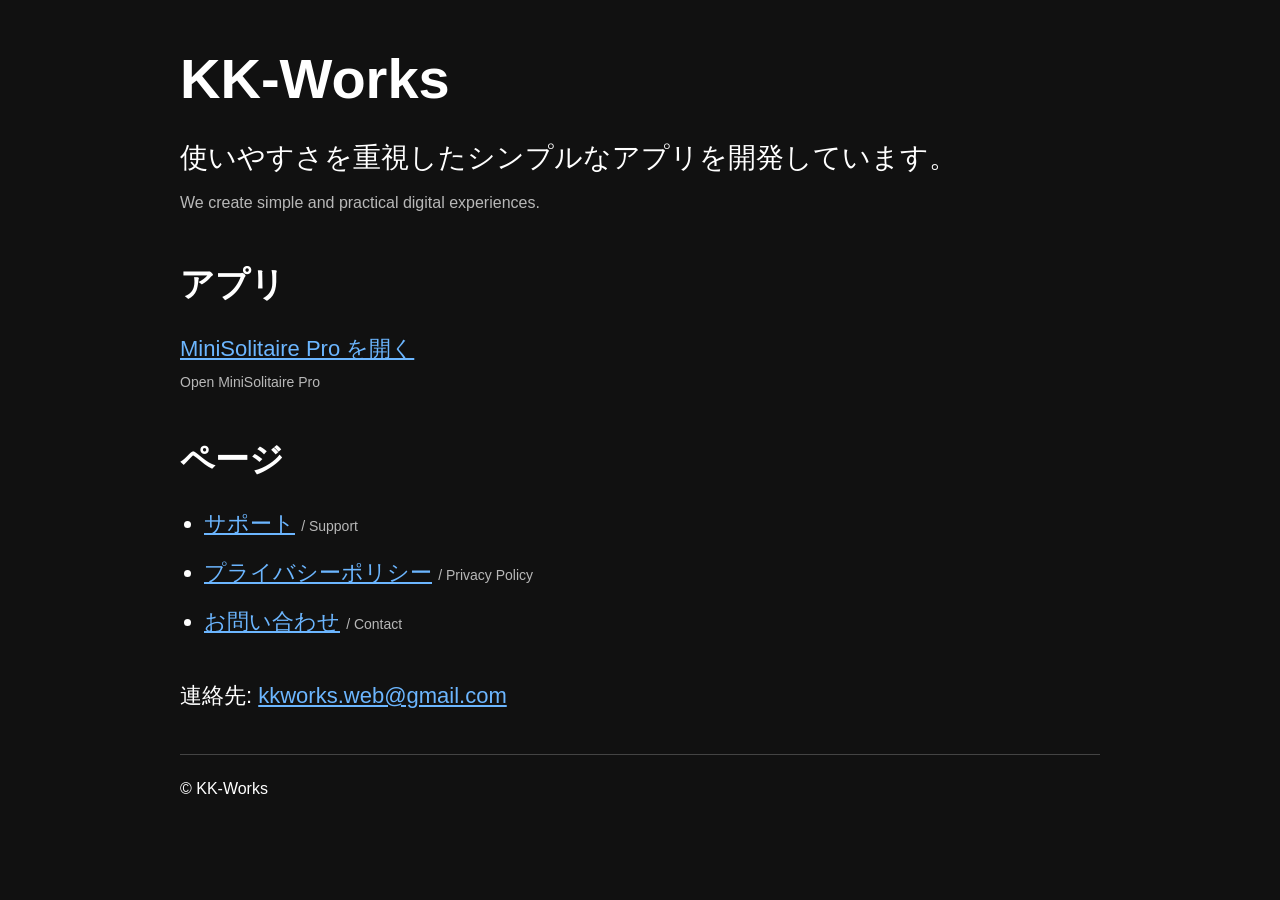
==== index.html @ 33dc5729 "Update index.html" ====
<!DOCTYPE html>
<html lang="ja">
<head>
  <meta charset="UTF-8" />
  <meta name="viewport" content="width=device-width, initial-scale=1.0" />
  <title>KK-Works</title>
  <meta name="description" content="KK-Works 公式サイト" />
</head>
<body style="margin:0;background:#111;color:#fff;font-family:-apple-system,BlinkMacSystemFont,'Segoe UI',sans-serif;line-height:1.7;">

  <div style="max-width:920px;margin:0 auto;padding:48px 24px;">
    <h1 style="margin:0 0 24px;font-size:56px;line-height:1.1;">KK-Works</h1>

    <p style="font-size:28px;margin:0 0 8px;">
      使いやすさを重視したシンプルなアプリを開発しています。
    </p>
    <p style="font-size:16px;color:#b8b8b8;margin:0 0 40px;">
      We create simple and practical digital experiences.
    </p>

    <h2 style="font-size:34px;margin:0 0 16px;">アプリ</h2>
    <p style="margin:0 0 36px;">
      <a href="/play" style="color:#6cb6ff;font-size:22px;">MiniSolitaire Pro を開く</a><br>
      <span style="color:#b8b8b8;font-size:14px;">Open MiniSolitaire Pro</span>
    </p>

    <h2 style="font-size:34px;margin:0 0 16px;">ページ</h2>
    <ul style="margin:0 0 36px 24px;padding:0;font-size:22px;">
      <li style="margin-bottom:12px;">
        <a href="/support" style="color:#6cb6ff;">サポート</a>
        <span style="color:#b8b8b8;font-size:14px;"> / Support</span>
      </li>
      <li style="margin-bottom:12px;">
        <a href="/privacy" style="color:#6cb6ff;">プライバシーポリシー</a>
        <span style="color:#b8b8b8;font-size:14px;"> / Privacy Policy</span>
      </li>
      <li>
        <a href="/contact" style="color:#6cb6ff;">お問い合わせ</a>
        <span style="color:#b8b8b8;font-size:14px;"> / Contact</span>
      </li>
    </ul>

    <p style="font-size:22px;margin:0 0 40px;">
      連絡先:
      <a href="mailto:kkworks.web@gmail.com" style="color:#6cb6ff;">kkworks.web@gmail.com</a>
    </p>

    <hr style="border:none;border-top:1px solid #444;margin:40px 0 20px;">
    <p style="margin:0;font-size:16px;">© KK-Works</p>
  </div>

</body>
</html>
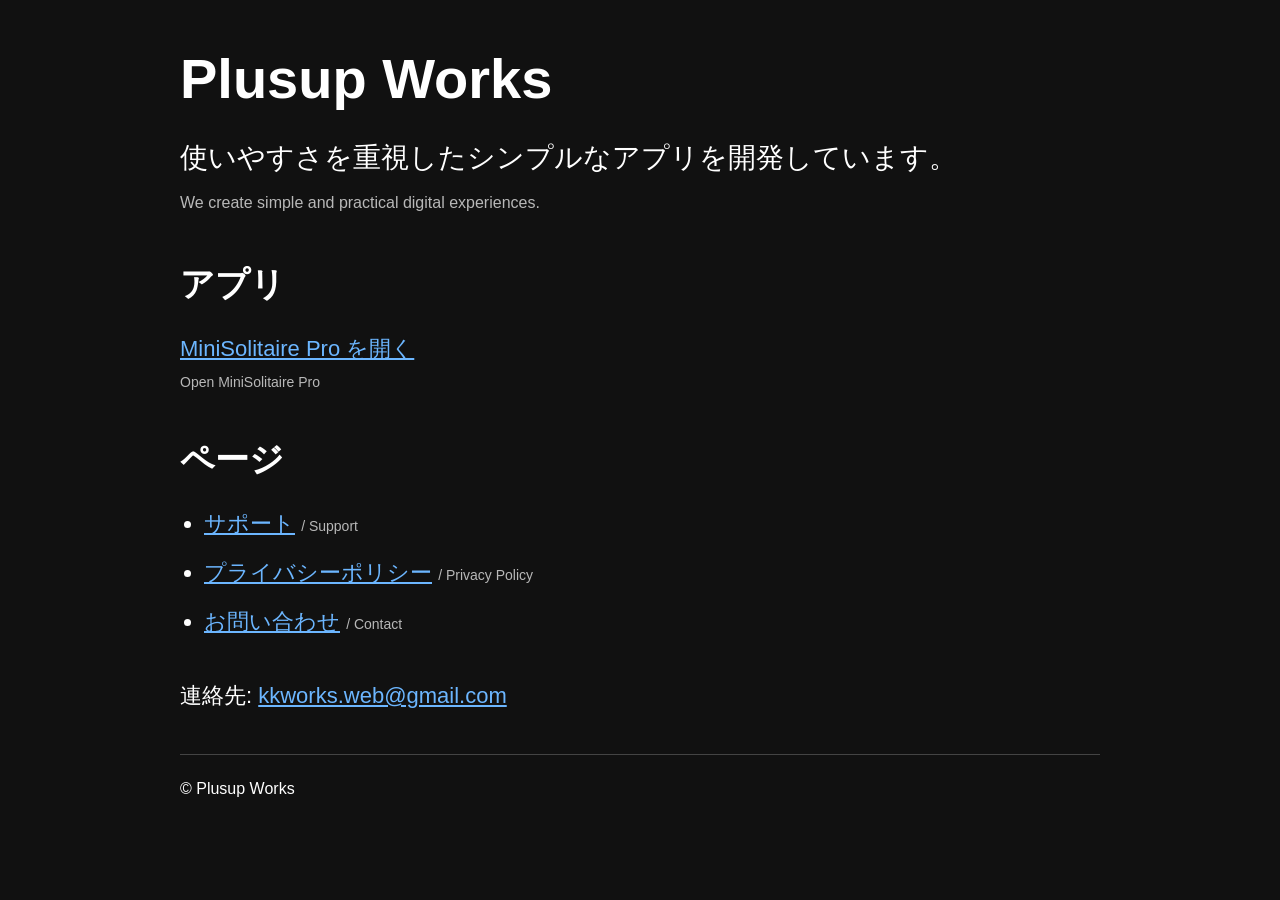
==== commit 4e91f925: "Rename brand display name from KK-Works to Plusup Works - Update the site title, heading, meta descr" ====
--- a/index.html
+++ b/index.html
@@ -3,13 +3,13 @@
 <head>
   <meta charset="UTF-8" />
   <meta name="viewport" content="width=device-width, initial-scale=1.0" />
-  <title>KK-Works</title>
-  <meta name="description" content="KK-Works 公式サイト" />
+  <title>Plusup Works</title>
+  <meta name="description" content="Plusup Works 公式サイト" />
 </head>
 <body style="margin:0;background:#111;color:#fff;font-family:-apple-system,BlinkMacSystemFont,'Segoe UI',sans-serif;line-height:1.7;">
 
   <div style="max-width:920px;margin:0 auto;padding:48px 24px;">
-    <h1 style="margin:0 0 24px;font-size:56px;line-height:1.1;">KK-Works</h1>
+    <h1 style="margin:0 0 24px;font-size:56px;line-height:1.1;">Plusup Works</h1>
 
     <p style="font-size:28px;margin:0 0 8px;">
       使いやすさを重視したシンプルなアプリを開発しています。
@@ -46,7 +46,7 @@
     </p>
 
     <hr style="border:none;border-top:1px solid #444;margin:40px 0 20px;">
-    <p style="margin:0;font-size:16px;">© KK-Works</p>
+    <p style="margin:0;font-size:16px;">© Plusup Works</p>
   </div>
 
 </body>
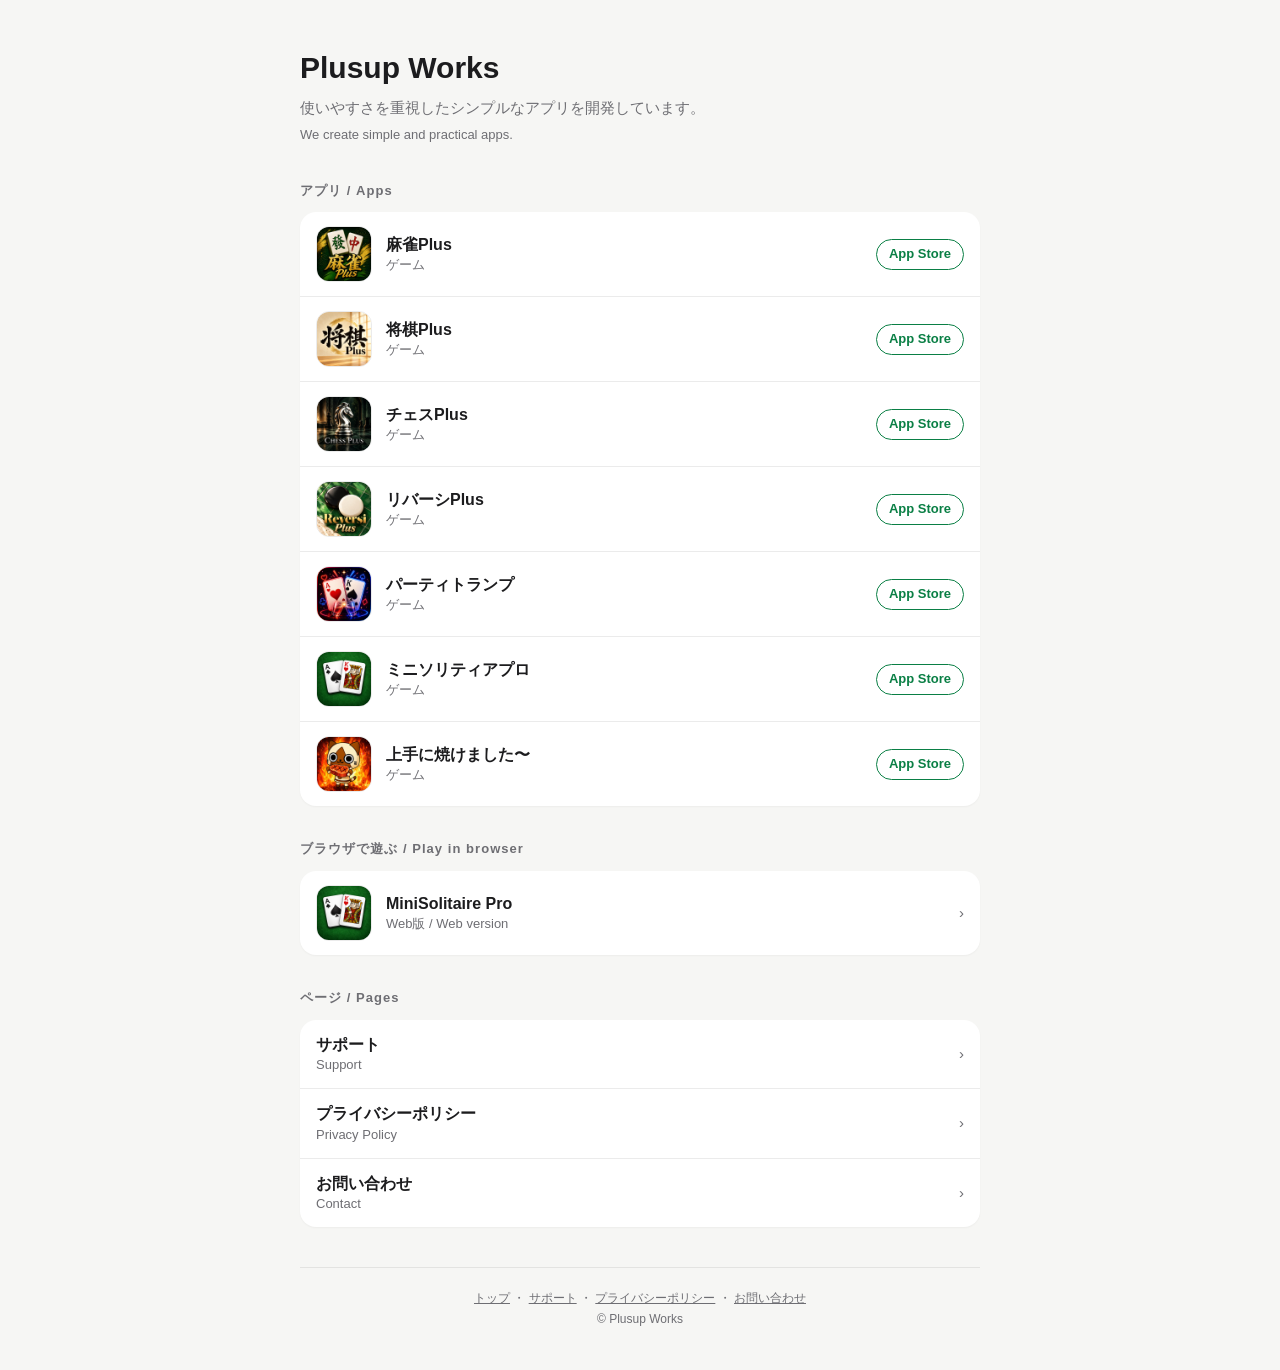
==== commit 46af2f9a: "Refresh site design and list all apps - Shared stylesheet (light/dark) with a Japanese-first font st" ====
--- a/index.html
+++ b/index.html
@@ -1,53 +1,76 @@
 <!DOCTYPE html>
 <html lang="ja">
 <head>
-  <meta charset="UTF-8" />
-  <meta name="viewport" content="width=device-width, initial-scale=1.0" />
+  <meta charset="UTF-8">
+  <meta name="viewport" content="width=device-width, initial-scale=1">
   <title>Plusup Works</title>
-  <meta name="description" content="Plusup Works 公式サイト" />
+  <meta name="description" content="Plusup Works は、使いやすさを重視したシンプルなアプリを個人で開発しています。">
+  <link rel="stylesheet" href="/assets/site.css">
 </head>
-<body style="margin:0;background:#111;color:#fff;font-family:-apple-system,BlinkMacSystemFont,'Segoe UI',sans-serif;line-height:1.7;">
+<body>
+<main>
+  <h1>Plusup Works</h1>
+  <p class="lead">使いやすさを重視したシンプルなアプリを開発しています。<br><span class="en">We create simple and practical apps.</span></p>
 
-  <div style="max-width:920px;margin:0 auto;padding:48px 24px;">
-    <h1 style="margin:0 0 24px;font-size:56px;line-height:1.1;">Plusup Works</h1>
+  <p class="label">アプリ / Apps</p>
+  <ul class="list">
+      <li><a class="row" href="https://apps.apple.com/jp/app/id6789914464">
+        <img src="/icons/6789914464.jpg" alt="">
+        <span class="text"><span class="name">麻雀Plus</span><span class="sub">ゲーム</span></span>
+        <span class="pill">App Store</span>
+      </a></li>
+      <li><a class="row" href="https://apps.apple.com/jp/app/id6820033489">
+        <img src="/icons/6820033489.jpg" alt="">
+        <span class="text"><span class="name">将棋Plus</span><span class="sub">ゲーム</span></span>
+        <span class="pill">App Store</span>
+      </a></li>
+      <li><a class="row" href="https://apps.apple.com/jp/app/id6827017477">
+        <img src="/icons/6827017477.jpg" alt="">
+        <span class="text"><span class="name">チェスPlus</span><span class="sub">ゲーム</span></span>
+        <span class="pill">App Store</span>
+      </a></li>
+      <li><a class="row" href="https://apps.apple.com/jp/app/id6836175979">
+        <img src="/icons/6836175979.jpg" alt="">
+        <span class="text"><span class="name">リバーシPlus</span><span class="sub">ゲーム</span></span>
+        <span class="pill">App Store</span>
+      </a></li>
+      <li><a class="row" href="https://apps.apple.com/jp/app/id6773309152">
+        <img src="/icons/6773309152.jpg" alt="">
+        <span class="text"><span class="name">パーティトランプ</span><span class="sub">ゲーム</span></span>
+        <span class="pill">App Store</span>
+      </a></li>
+      <li><a class="row" href="https://apps.apple.com/jp/app/id6760923991">
+        <img src="/icons/6760923991.jpg" alt="">
+        <span class="text"><span class="name">ミニソリティアプロ</span><span class="sub">ゲーム</span></span>
+        <span class="pill">App Store</span>
+      </a></li>
+      <li><a class="row" href="https://apps.apple.com/jp/app/id6761459995">
+        <img src="/icons/6761459995.jpg" alt="">
+        <span class="text"><span class="name">上手に焼けました〜</span><span class="sub">ゲーム</span></span>
+        <span class="pill">App Store</span>
+      </a></li>
+  </ul>
 
-    <p style="font-size:28px;margin:0 0 8px;">
-      使いやすさを重視したシンプルなアプリを開発しています。
-    </p>
-    <p style="font-size:16px;color:#b8b8b8;margin:0 0 40px;">
-      We create simple and practical digital experiences.
-    </p>
+  <p class="label">ブラウザで遊ぶ / Play in browser</p>
+  <ul class="list">
+      <li><a class="row" href="/play">
+        <img src="/icons/6760923991.jpg" alt="">
+        <span class="text"><span class="name">MiniSolitaire Pro</span><span class="sub">Web版 / Web version</span></span>
+        <span class="chev">›</span>
+      </a></li>
+  </ul>
 
-    <h2 style="font-size:34px;margin:0 0 16px;">アプリ</h2>
-    <p style="margin:0 0 36px;">
-      <a href="/play" style="color:#6cb6ff;font-size:22px;">MiniSolitaire Pro を開く</a><br>
-      <span style="color:#b8b8b8;font-size:14px;">Open MiniSolitaire Pro</span>
-    </p>
+  <p class="label">ページ / Pages</p>
+  <ul class="list">
+      <li><a class="row" href="/support"><span class="text"><span class="name">サポート</span><span class="sub">Support</span></span><span class="chev">›</span></a></li>
+      <li><a class="row" href="/privacy"><span class="text"><span class="name">プライバシーポリシー</span><span class="sub">Privacy Policy</span></span><span class="chev">›</span></a></li>
+      <li><a class="row" href="/contact"><span class="text"><span class="name">お問い合わせ</span><span class="sub">Contact</span></span><span class="chev">›</span></a></li>
+  </ul>
 
-    <h2 style="font-size:34px;margin:0 0 16px;">ページ</h2>
-    <ul style="margin:0 0 36px 24px;padding:0;font-size:22px;">
-      <li style="margin-bottom:12px;">
-        <a href="/support" style="color:#6cb6ff;">サポート</a>
-        <span style="color:#b8b8b8;font-size:14px;"> / Support</span>
-      </li>
-      <li style="margin-bottom:12px;">
-        <a href="/privacy" style="color:#6cb6ff;">プライバシーポリシー</a>
-        <span style="color:#b8b8b8;font-size:14px;"> / Privacy Policy</span>
-      </li>
-      <li>
-        <a href="/contact" style="color:#6cb6ff;">お問い合わせ</a>
-        <span style="color:#b8b8b8;font-size:14px;"> / Contact</span>
-      </li>
-    </ul>
-
-    <p style="font-size:22px;margin:0 0 40px;">
-      連絡先:
-      <a href="mailto:kkworks.web@gmail.com" style="color:#6cb6ff;">kkworks.web@gmail.com</a>
-    </p>
-
-    <hr style="border:none;border-top:1px solid #444;margin:40px 0 20px;">
-    <p style="margin:0;font-size:16px;">© Plusup Works</p>
-  </div>
-
+  <footer>
+    <a href="/">トップ</a> ・ <a href="/support">サポート</a> ・ <a href="/privacy">プライバシーポリシー</a> ・ <a href="/contact">お問い合わせ</a><br>
+    &copy; Plusup Works
+  </footer>
+</main>
 </body>
 </html>
--- a/assets/site.css
+++ b/assets/site.css
@@ -0,0 +1,34 @@
+/* Plusup Works 共通スタイル（ライト／ダーク両対応）
+   日本語が表示されない端末があるため、フォントはヒラギノを先頭にする（-apple-system を先頭にしない） */
+:root { color-scheme: light dark; --bg:#f6f6f4; --card:#ffffff; --text:#1c1c1e; --sub:#6e6e73; --line:rgba(0,0,0,.08); --accent:#0a7f45; --link:#0a66c2; }
+@media (prefers-color-scheme: dark) {
+  :root { --bg:#111312; --card:#1c1f1d; --text:#f2f2f2; --sub:#9a9a9f; --line:rgba(255,255,255,.09); --accent:#4cc58a; --link:#6cb6ff; }
+}
+* { box-sizing: border-box; }
+html { -webkit-text-size-adjust: 100%; }
+body { margin: 0; background: var(--bg); color: var(--text); line-height: 1.75;
+       font-family: "Hiragino Sans", "Hiragino Kaku Gothic ProN", "Noto Sans JP", "Yu Gothic", Meiryo, sans-serif; }
+main { max-width: 720px; margin: 0 auto; padding: 48px 20px 40px; }
+a { color: var(--link); }
+h1 { font-size: 30px; line-height: 1.3; margin: 0 0 8px; }
+h2 { font-size: 20px; margin: 36px 0 10px; }
+h3 { font-size: 16px; margin: 24px 0 6px; }
+p, li { font-size: 15px; }
+small, .en { color: var(--sub); font-size: 13px; }
+.lead { color: var(--sub); margin: 0 0 28px; }
+.label { font-size: 13px; color: var(--sub); font-weight: 600; letter-spacing: .08em; margin: 32px 0 10px; }
+.card { background: var(--card); border-radius: 16px; padding: 16px 20px; box-shadow: 0 1px 2px rgba(0,0,0,.04); }
+.list { list-style: none; margin: 0; padding: 0; background: var(--card); border-radius: 16px; overflow: hidden; box-shadow: 0 1px 2px rgba(0,0,0,.04); }
+.list li + li { border-top: 1px solid var(--line); }
+.row { display: flex; align-items: center; gap: 14px; padding: 14px 16px; color: inherit; text-decoration: none; }
+.row:hover { background: var(--line); }
+.row img { width: 56px; height: 56px; border-radius: 13px; border: 1px solid var(--line); flex: none; }
+.row .text { flex: 1; min-width: 0; line-height: 1.4; }
+.row .name { display: block; font-weight: 600; font-size: 16px; }
+.row .sub { display: block; color: var(--sub); font-size: 13px; }
+.row .pill { flex: none; font-size: 13px; font-weight: 600; color: var(--accent); border: 1px solid currentColor; border-radius: 999px; padding: 3px 12px; white-space: nowrap; }
+.row .chev { flex: none; color: var(--sub); }
+.mail { font-size: 17px; font-weight: 600; }
+.back { display: inline-block; margin-top: 32px; }
+footer { color: var(--sub); font-size: 12px; text-align: center; margin-top: 40px; padding-top: 20px; border-top: 1px solid var(--line); }
+footer a { color: var(--sub); }
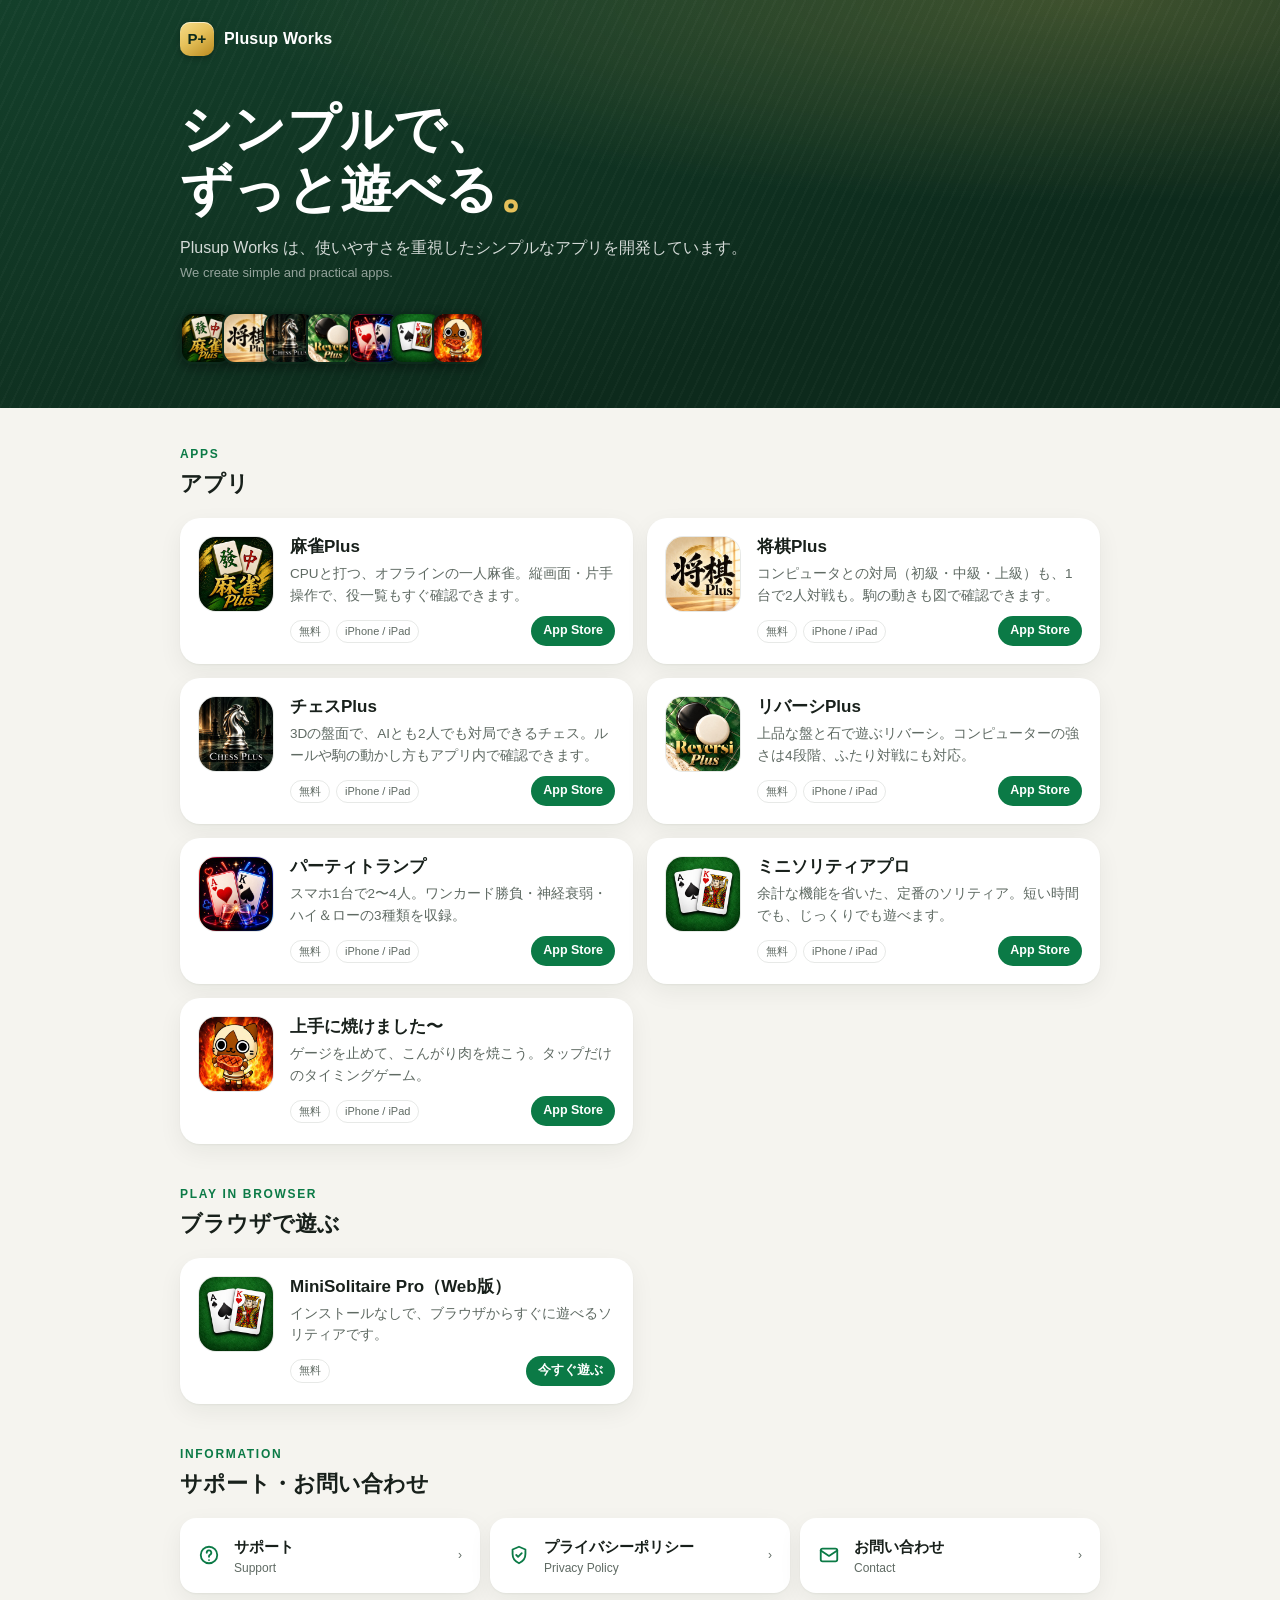
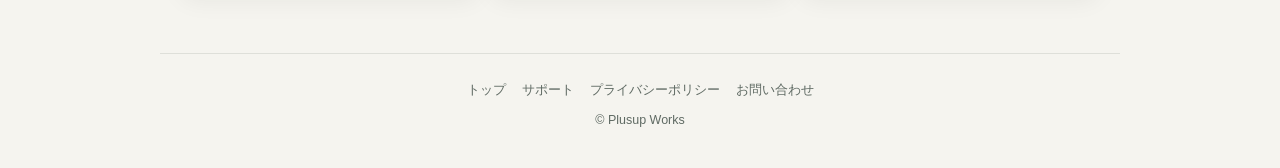
==== commit f4d02510: "Redesign the site: hero, app cards, and shared page header - Top page: green and gold hero with the " ====
--- a/index.html
+++ b/index.html
@@ -4,73 +4,114 @@
   <meta charset="UTF-8">
   <meta name="viewport" content="width=device-width, initial-scale=1">
   <title>Plusup Works</title>
-  <meta name="description" content="Plusup Works は、使いやすさを重視したシンプルなアプリを個人で開発しています。">
+  <meta name="description" content="Plusup Works は、使いやすさを重視したシンプルなアプリを開発しています。麻雀Plus・将棋Plus・チェスPlus・リバーシPlus など。">
+  <meta name="theme-color" content="#14402b">
   <link rel="stylesheet" href="/assets/site.css">
 </head>
 <body>
-<main>
-  <h1>Plusup Works</h1>
-  <p class="lead">使いやすさを重視したシンプルなアプリを開発しています。<br><span class="en">We create simple and practical apps.</span></p>
+<header class="hero">
+  <div class="wrap">
+    <a class="logo" href="/"><span class="mark">P+</span>Plusup Works</a>
+    <h1>シンプルで、<br>ずっと遊べる<span class="plus">。</span></h1>
+    <p>Plusup Works は、使いやすさを重視したシンプルなアプリを開発しています。</p>
+    <p class="en">We create simple and practical apps.</p>
+    <div class="stack"><img src="/icons/6789914464.jpg" alt=""><img src="/icons/6820033489.jpg" alt=""><img src="/icons/6827017477.jpg" alt=""><img src="/icons/6836175979.jpg" alt=""><img src="/icons/6773309152.jpg" alt=""><img src="/icons/6760923991.jpg" alt=""><img src="/icons/6761459995.jpg" alt=""></div>
+  </div>
+</header>
 
-  <p class="label">アプリ / Apps</p>
-  <ul class="list">
-      <li><a class="row" href="https://apps.apple.com/jp/app/id6789914464">
-        <img src="/icons/6789914464.jpg" alt="">
-        <span class="text"><span class="name">麻雀Plus</span><span class="sub">ゲーム</span></span>
-        <span class="pill">App Store</span>
-      </a></li>
-      <li><a class="row" href="https://apps.apple.com/jp/app/id6820033489">
-        <img src="/icons/6820033489.jpg" alt="">
-        <span class="text"><span class="name">将棋Plus</span><span class="sub">ゲーム</span></span>
-        <span class="pill">App Store</span>
-      </a></li>
-      <li><a class="row" href="https://apps.apple.com/jp/app/id6827017477">
-        <img src="/icons/6827017477.jpg" alt="">
-        <span class="text"><span class="name">チェスPlus</span><span class="sub">ゲーム</span></span>
-        <span class="pill">App Store</span>
-      </a></li>
-      <li><a class="row" href="https://apps.apple.com/jp/app/id6836175979">
-        <img src="/icons/6836175979.jpg" alt="">
-        <span class="text"><span class="name">リバーシPlus</span><span class="sub">ゲーム</span></span>
-        <span class="pill">App Store</span>
-      </a></li>
-      <li><a class="row" href="https://apps.apple.com/jp/app/id6773309152">
-        <img src="/icons/6773309152.jpg" alt="">
-        <span class="text"><span class="name">パーティトランプ</span><span class="sub">ゲーム</span></span>
-        <span class="pill">App Store</span>
-      </a></li>
-      <li><a class="row" href="https://apps.apple.com/jp/app/id6760923991">
-        <img src="/icons/6760923991.jpg" alt="">
-        <span class="text"><span class="name">ミニソリティアプロ</span><span class="sub">ゲーム</span></span>
-        <span class="pill">App Store</span>
-      </a></li>
-      <li><a class="row" href="https://apps.apple.com/jp/app/id6761459995">
-        <img src="/icons/6761459995.jpg" alt="">
-        <span class="text"><span class="name">上手に焼けました〜</span><span class="sub">ゲーム</span></span>
-        <span class="pill">App Store</span>
-      </a></li>
-  </ul>
+<main class="wrap">
+  <section id="apps">
+    <p class="kicker">APPS</p>
+    <h2>アプリ</h2>
+    <div class="grid">
+      <a class="app" href="https://apps.apple.com/jp/app/id6789914464">
+        <img src="/icons/6789914464.jpg" alt="麻雀Plus のアイコン" loading="lazy">
+        <div class="body">
+          <span class="name">麻雀Plus</span>
+          <span class="desc">CPUと打つ、オフラインの一人麻雀。縦画面・片手操作で、役一覧もすぐ確認できます。</span>
+          <span class="meta"><span class="tag">無料</span><span class="tag">iPhone / iPad</span><span class="cta">App Store</span></span>
+        </div>
+      </a>
+      <a class="app" href="https://apps.apple.com/jp/app/id6820033489">
+        <img src="/icons/6820033489.jpg" alt="将棋Plus のアイコン" loading="lazy">
+        <div class="body">
+          <span class="name">将棋Plus</span>
+          <span class="desc">コンピュータとの対局（初級・中級・上級）も、1台で2人対戦も。駒の動きも図で確認できます。</span>
+          <span class="meta"><span class="tag">無料</span><span class="tag">iPhone / iPad</span><span class="cta">App Store</span></span>
+        </div>
+      </a>
+      <a class="app" href="https://apps.apple.com/jp/app/id6827017477">
+        <img src="/icons/6827017477.jpg" alt="チェスPlus のアイコン" loading="lazy">
+        <div class="body">
+          <span class="name">チェスPlus</span>
+          <span class="desc">3Dの盤面で、AIとも2人でも対局できるチェス。ルールや駒の動かし方もアプリ内で確認できます。</span>
+          <span class="meta"><span class="tag">無料</span><span class="tag">iPhone / iPad</span><span class="cta">App Store</span></span>
+        </div>
+      </a>
+      <a class="app" href="https://apps.apple.com/jp/app/id6836175979">
+        <img src="/icons/6836175979.jpg" alt="リバーシPlus のアイコン" loading="lazy">
+        <div class="body">
+          <span class="name">リバーシPlus</span>
+          <span class="desc">上品な盤と石で遊ぶリバーシ。コンピューターの強さは4段階、ふたり対戦にも対応。</span>
+          <span class="meta"><span class="tag">無料</span><span class="tag">iPhone / iPad</span><span class="cta">App Store</span></span>
+        </div>
+      </a>
+      <a class="app" href="https://apps.apple.com/jp/app/id6773309152">
+        <img src="/icons/6773309152.jpg" alt="パーティトランプ のアイコン" loading="lazy">
+        <div class="body">
+          <span class="name">パーティトランプ</span>
+          <span class="desc">スマホ1台で2〜4人。ワンカード勝負・神経衰弱・ハイ＆ローの3種類を収録。</span>
+          <span class="meta"><span class="tag">無料</span><span class="tag">iPhone / iPad</span><span class="cta">App Store</span></span>
+        </div>
+      </a>
+      <a class="app" href="https://apps.apple.com/jp/app/id6760923991">
+        <img src="/icons/6760923991.jpg" alt="ミニソリティアプロ のアイコン" loading="lazy">
+        <div class="body">
+          <span class="name">ミニソリティアプロ</span>
+          <span class="desc">余計な機能を省いた、定番のソリティア。短い時間でも、じっくりでも遊べます。</span>
+          <span class="meta"><span class="tag">無料</span><span class="tag">iPhone / iPad</span><span class="cta">App Store</span></span>
+        </div>
+      </a>
+      <a class="app" href="https://apps.apple.com/jp/app/id6761459995">
+        <img src="/icons/6761459995.jpg" alt="上手に焼けました〜 のアイコン" loading="lazy">
+        <div class="body">
+          <span class="name">上手に焼けました〜</span>
+          <span class="desc">ゲージを止めて、こんがり肉を焼こう。タップだけのタイミングゲーム。</span>
+          <span class="meta"><span class="tag">無料</span><span class="tag">iPhone / iPad</span><span class="cta">App Store</span></span>
+        </div>
+      </a>
+    </div>
+  </section>
 
-  <p class="label">ブラウザで遊ぶ / Play in browser</p>
-  <ul class="list">
-      <li><a class="row" href="/play">
-        <img src="/icons/6760923991.jpg" alt="">
-        <span class="text"><span class="name">MiniSolitaire Pro</span><span class="sub">Web版 / Web version</span></span>
-        <span class="chev">›</span>
-      </a></li>
-  </ul>
+  <section id="play">
+    <p class="kicker">PLAY IN BROWSER</p>
+    <h2>ブラウザで遊ぶ</h2>
+    <div class="grid">
+      <a class="app" href="/play">
+        <img src="/icons/6760923991.jpg" alt="" loading="lazy">
+        <div class="body">
+          <span class="name">MiniSolitaire Pro（Web版）</span>
+          <span class="desc">インストールなしで、ブラウザからすぐに遊べるソリティアです。</span>
+          <span class="meta"><span class="tag">無料</span><span class="cta">今すぐ遊ぶ</span></span>
+        </div>
+      </a>
+    </div>
+  </section>
 
-  <p class="label">ページ / Pages</p>
-  <ul class="list">
-      <li><a class="row" href="/support"><span class="text"><span class="name">サポート</span><span class="sub">Support</span></span><span class="chev">›</span></a></li>
-      <li><a class="row" href="/privacy"><span class="text"><span class="name">プライバシーポリシー</span><span class="sub">Privacy Policy</span></span><span class="chev">›</span></a></li>
-      <li><a class="row" href="/contact"><span class="text"><span class="name">お問い合わせ</span><span class="sub">Contact</span></span><span class="chev">›</span></a></li>
-  </ul>
+  <section id="info">
+    <p class="kicker">INFORMATION</p>
+    <h2>サポート・お問い合わせ</h2>
+    <div class="tiles">
+      <a class="tile" href="/support"><svg viewBox="0 0 24 24" fill="none" stroke="currentColor" stroke-width="2" stroke-linecap="round" stroke-linejoin="round"><circle cx="12" cy="12" r="9"/><path d="M9.5 9.5a2.5 2.5 0 1 1 3.5 2.3c-.6.3-1 .9-1 1.6V14"/><path d="M12 17.5h.01"/></svg><div><b>サポート</b><span>Support</span></div><span class="chev">›</span></a>
+      <a class="tile" href="/privacy"><svg viewBox="0 0 24 24" fill="none" stroke="currentColor" stroke-width="2" stroke-linecap="round" stroke-linejoin="round"><path d="M12 3l7 3v5c0 4.5-3 8.3-7 10-4-1.7-7-5.5-7-10V6l7-3z"/><path d="M9 12l2 2 4-4"/></svg><div><b>プライバシーポリシー</b><span>Privacy Policy</span></div><span class="chev">›</span></a>
+      <a class="tile" href="/contact"><svg viewBox="0 0 24 24" fill="none" stroke="currentColor" stroke-width="2" stroke-linecap="round" stroke-linejoin="round"><rect x="3" y="5" width="18" height="14" rx="2"/><path d="M3 7l9 6 9-6"/></svg><div><b>お問い合わせ</b><span>Contact</span></div><span class="chev">›</span></a>
+    </div>
+  </section>
+</main>
 
-  <footer>
-    <a href="/">トップ</a> ・ <a href="/support">サポート</a> ・ <a href="/privacy">プライバシーポリシー</a> ・ <a href="/contact">お問い合わせ</a><br>
-    &copy; Plusup Works
-  </footer>
-</main>
+<footer class="wrap">
+  <nav><a href="/">トップ</a><a href="/support">サポート</a><a href="/privacy">プライバシーポリシー</a><a href="/contact">お問い合わせ</a></nav>
+  &copy; Plusup Works
+</footer>
 </body>
 </html>
--- a/assets/site.css
+++ b/assets/site.css
@@ -1,34 +1,96 @@
-/* Plusup Works 共通スタイル（ライト／ダーク両対応）
-   日本語が表示されない端末があるため、フォントはヒラギノを先頭にする（-apple-system を先頭にしない） */
-:root { color-scheme: light dark; --bg:#f6f6f4; --card:#ffffff; --text:#1c1c1e; --sub:#6e6e73; --line:rgba(0,0,0,.08); --accent:#0a7f45; --link:#0a66c2; }
+/* Plusup Works 共通スタイル
+   ・日本語が表示されない端末があるため、フォントはヒラギノを先頭にする（-apple-system を先頭にしない）
+   ・ライト／ダーク両対応 */
+:root {
+  color-scheme: light dark;
+  --bg: #f5f4ef; --card: #ffffff; --text: #18201b; --sub: #5f6a63; --line: rgba(20,40,28,.10);
+  --green-1: #0d2a1c; --green-2: #14402b; --gold: #e6c15a; --gold-2: #b98a1f;
+  --accent: #0b7a46; --link: #0b6bb8; --shadow: 0 1px 2px rgba(16,32,22,.05), 0 8px 24px rgba(16,32,22,.06);
+}
 @media (prefers-color-scheme: dark) {
-  :root { --bg:#111312; --card:#1c1f1d; --text:#f2f2f2; --sub:#9a9a9f; --line:rgba(255,255,255,.09); --accent:#4cc58a; --link:#6cb6ff; }
+  :root { --bg: #0e1210; --card: #171d19; --text: #eef2ef; --sub: #9aa59e; --line: rgba(255,255,255,.08);
+          --accent: #4cc58a; --link: #74b9ff; --shadow: 0 1px 2px rgba(0,0,0,.3), 0 8px 24px rgba(0,0,0,.25); }
 }
 * { box-sizing: border-box; }
 html { -webkit-text-size-adjust: 100%; }
 body { margin: 0; background: var(--bg); color: var(--text); line-height: 1.75;
        font-family: "Hiragino Sans", "Hiragino Kaku Gothic ProN", "Noto Sans JP", "Yu Gothic", Meiryo, sans-serif; }
-main { max-width: 720px; margin: 0 auto; padding: 48px 20px 40px; }
 a { color: var(--link); }
-h1 { font-size: 30px; line-height: 1.3; margin: 0 0 8px; }
-h2 { font-size: 20px; margin: 36px 0 10px; }
-h3 { font-size: 16px; margin: 24px 0 6px; }
-p, li { font-size: 15px; }
-small, .en { color: var(--sub); font-size: 13px; }
-.lead { color: var(--sub); margin: 0 0 28px; }
-.label { font-size: 13px; color: var(--sub); font-weight: 600; letter-spacing: .08em; margin: 32px 0 10px; }
-.card { background: var(--card); border-radius: 16px; padding: 16px 20px; box-shadow: 0 1px 2px rgba(0,0,0,.04); }
-.list { list-style: none; margin: 0; padding: 0; background: var(--card); border-radius: 16px; overflow: hidden; box-shadow: 0 1px 2px rgba(0,0,0,.04); }
-.list li + li { border-top: 1px solid var(--line); }
-.row { display: flex; align-items: center; gap: 14px; padding: 14px 16px; color: inherit; text-decoration: none; }
-.row:hover { background: var(--line); }
-.row img { width: 56px; height: 56px; border-radius: 13px; border: 1px solid var(--line); flex: none; }
-.row .text { flex: 1; min-width: 0; line-height: 1.4; }
-.row .name { display: block; font-weight: 600; font-size: 16px; }
-.row .sub { display: block; color: var(--sub); font-size: 13px; }
-.row .pill { flex: none; font-size: 13px; font-weight: 600; color: var(--accent); border: 1px solid currentColor; border-radius: 999px; padding: 3px 12px; white-space: nowrap; }
-.row .chev { flex: none; color: var(--sub); }
-.mail { font-size: 17px; font-weight: 600; }
-.back { display: inline-block; margin-top: 32px; }
-footer { color: var(--sub); font-size: 12px; text-align: center; margin-top: 40px; padding-top: 20px; border-top: 1px solid var(--line); }
-footer a { color: var(--sub); }
+.wrap { max-width: 960px; margin: 0 auto; padding: 0 20px; }
+
+/* ── ロゴ */
+.logo { display: inline-flex; align-items: center; gap: 10px; color: #fff; text-decoration: none; font-weight: 800; letter-spacing: .01em; }
+.mark { width: 34px; height: 34px; border-radius: 10px; display: grid; place-items: center; flex: none;
+        background: linear-gradient(145deg, #f6dc8a, var(--gold) 45%, var(--gold-2)); color: var(--green-1);
+        font-size: 15px; font-weight: 900; box-shadow: inset 0 1px 0 rgba(255,255,255,.6), 0 2px 6px rgba(0,0,0,.25); }
+
+/* ── 見出しの帯（トップ） */
+.hero { position: relative; overflow: hidden; color: #fff;
+        background: radial-gradient(120% 90% at 85% 0%, rgba(230,193,90,.22), transparent 55%),
+                    linear-gradient(160deg, var(--green-2), var(--green-1) 70%); }
+.hero::after { content: ""; position: absolute; inset: 0; pointer-events: none;
+               background: repeating-linear-gradient(115deg, rgba(255,255,255,.025) 0 2px, transparent 2px 9px); }
+.hero .wrap { position: relative; z-index: 1; padding-top: 22px; padding-bottom: 44px; }
+.hero h1 { font-size: clamp(34px, 8vw, 52px); line-height: 1.15; margin: 44px 0 14px; font-weight: 800; letter-spacing: .005em; }
+.hero h1 .plus { color: var(--gold); }
+.hero p { margin: 0; color: rgba(255,255,255,.82); font-size: 16px; }
+.hero .en { color: rgba(255,255,255,.55); font-size: 13px; }
+.stack { display: flex; margin-top: 28px; }
+.stack img { width: 52px; height: 52px; border-radius: 13px; border: 2px solid var(--green-1);
+             margin-left: -10px; box-shadow: 0 4px 12px rgba(0,0,0,.35); }
+.stack img:first-child { margin-left: 0; }
+
+/* ── 下層ページの帯 */
+.bar { background: linear-gradient(160deg, var(--green-2), var(--green-1)); }
+.bar .wrap { display: flex; align-items: center; justify-content: space-between; padding-top: 14px; padding-bottom: 14px; }
+.bar nav a { color: rgba(255,255,255,.75); text-decoration: none; font-size: 13px; margin-left: 14px; }
+
+/* ── セクション */
+section { padding: 36px 0 4px; }
+.kicker { font-size: 12px; font-weight: 700; letter-spacing: .14em; color: var(--accent); margin: 0 0 4px; }
+h2 { font-size: 22px; line-height: 1.4; margin: 0 0 18px; }
+
+/* ── アプリのカード */
+.grid { display: grid; grid-template-columns: 1fr; gap: 14px; }
+@media (min-width: 720px) { .grid { grid-template-columns: 1fr 1fr; } }
+.app { display: flex; gap: 16px; padding: 18px; background: var(--card); border-radius: 20px; box-shadow: var(--shadow);
+       color: inherit; text-decoration: none; transition: transform .15s ease, box-shadow .15s ease; }
+.app:hover { transform: translateY(-2px); }
+.app > img { width: 76px; height: 76px; border-radius: 18px; flex: none; border: 1px solid var(--line); }
+.app .body { min-width: 0; display: flex; flex-direction: column; }
+.app .name { font-weight: 800; font-size: 17px; line-height: 1.35; }
+.app .desc { color: var(--sub); font-size: 13.5px; line-height: 1.6; margin: 4px 0 10px; }
+.app .meta { margin-top: auto; display: flex; flex-wrap: wrap; align-items: center; gap: 6px; }
+.tag { font-size: 11px; color: var(--sub); border: 1px solid var(--line); border-radius: 999px; padding: 1px 8px; }
+.cta { margin-left: auto; font-size: 12.5px; font-weight: 700; color: #fff; background: var(--accent);
+       border-radius: 999px; padding: 4px 12px; white-space: nowrap; }
+@media (prefers-color-scheme: dark) { .cta { color: #0e1210; } }
+
+/* ── 案内のタイル */
+.tiles { display: grid; grid-template-columns: 1fr; gap: 10px; }
+@media (min-width: 720px) { .tiles { grid-template-columns: repeat(3, 1fr); } }
+.tile { display: flex; align-items: center; gap: 14px; padding: 16px 18px; background: var(--card); border-radius: 16px;
+        box-shadow: var(--shadow); color: inherit; text-decoration: none; }
+.tile svg { width: 22px; height: 22px; flex: none; color: var(--accent); }
+.tile b { display: block; font-size: 15px; }
+.tile span { display: block; color: var(--sub); font-size: 12px; line-height: 1.4; }
+.tile .chev { margin-left: auto; color: var(--sub); }
+
+/* ── 文章のページ */
+.doc { max-width: 760px; margin: 0 auto; padding: 36px 20px 8px; }
+.doc h1 { font-size: 28px; line-height: 1.35; margin: 0 0 10px; }
+.doc h2 { font-size: 19px; margin: 34px 0 8px; padding-top: 18px; border-top: 1px solid var(--line); }
+.doc h3 { font-size: 15.5px; margin: 22px 0 4px; }
+.doc p, .doc li { font-size: 15px; }
+.doc small { color: var(--sub); }
+.lead { color: var(--sub); margin: 0 0 22px; }
+.mailcard { display: flex; align-items: center; gap: 14px; background: var(--card); border-radius: 18px; padding: 18px 20px;
+            box-shadow: var(--shadow); text-decoration: none; color: inherit; margin: 8px 0 8px; }
+.mailcard svg { width: 26px; height: 26px; color: var(--accent); flex: none; }
+.mailcard b { display: block; font-size: 16.5px; color: var(--link); word-break: break-all; }
+.mailcard span { display: block; font-size: 12px; color: var(--sub); }
+
+/* ── フッター */
+footer.wrap { margin-top: 56px; padding: 26px 0 36px; border-top: 1px solid var(--line); color: var(--sub); font-size: 12.5px; text-align: center; }
+footer nav { margin-bottom: 8px; }
+footer nav a { color: var(--sub); text-decoration: none; margin: 0 8px; white-space: nowrap; }
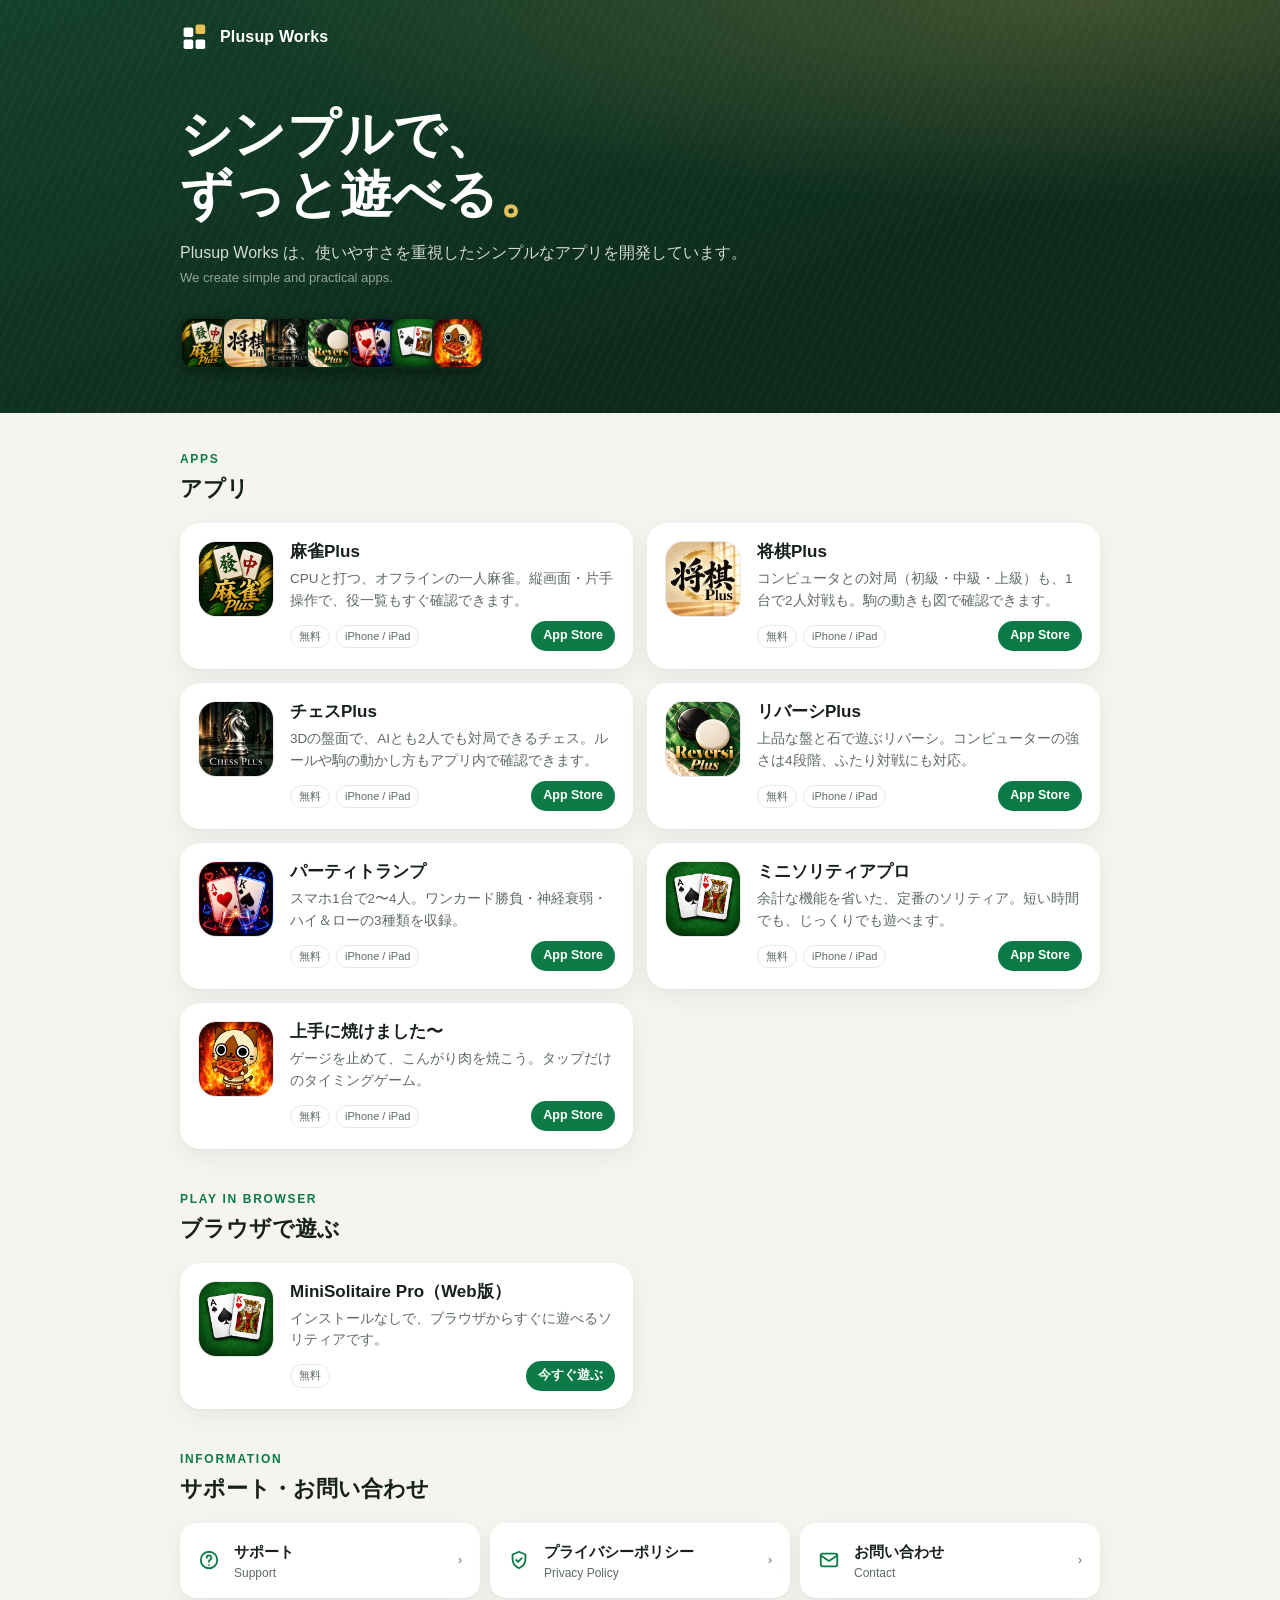
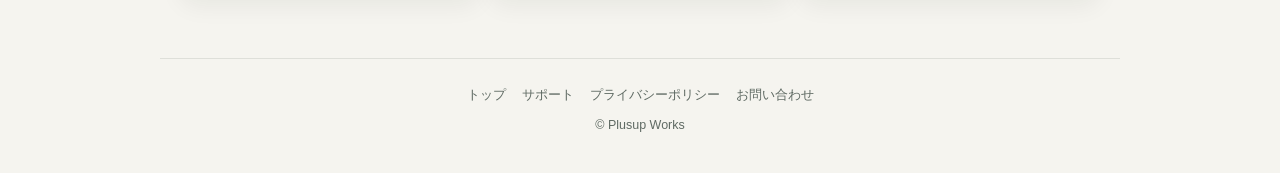
==== commit 6c4b57f7: "Add the Plusup Works logo mark and favicons Co-Authored-By: Claude Opus 5.5 <noreply@anthropic.com>" ====
--- a/index.html
+++ b/index.html
@@ -6,12 +6,15 @@
   <title>Plusup Works</title>
   <meta name="description" content="Plusup Works は、使いやすさを重視したシンプルなアプリを開発しています。麻雀Plus・将棋Plus・チェスPlus・リバーシPlus など。">
   <meta name="theme-color" content="#14402b">
+  <link rel="icon" href="/favicon.svg" type="image/svg+xml">
+  <link rel="icon" href="/favicon-32.png" sizes="32x32" type="image/png">
+  <link rel="apple-touch-icon" href="/apple-touch-icon.png">
   <link rel="stylesheet" href="/assets/site.css">
 </head>
 <body>
 <header class="hero">
   <div class="wrap">
-    <a class="logo" href="/"><span class="mark">P+</span>Plusup Works</a>
+    <a class="logo" href="/"><svg class="mark" viewBox="0 0 100 100" aria-hidden="true"><rect x="12" y="18" width="32" height="32" rx="6" fill="#fff"/><rect x="52" y="8" width="32" height="32" rx="6" fill="#e6c15a"/><rect x="12" y="58" width="32" height="32" rx="6" fill="#fff"/><rect x="52" y="58" width="32" height="32" rx="6" fill="#fff"/></svg>Plusup Works</a>
     <h1>シンプルで、<br>ずっと遊べる<span class="plus">。</span></h1>
     <p>Plusup Works は、使いやすさを重視したシンプルなアプリを開発しています。</p>
     <p class="en">We create simple and practical apps.</p>
--- a/assets/site.css
+++ b/assets/site.css
@@ -20,9 +20,7 @@
 
 /* ── ロゴ */
 .logo { display: inline-flex; align-items: center; gap: 10px; color: #fff; text-decoration: none; font-weight: 800; letter-spacing: .01em; }
-.mark { width: 34px; height: 34px; border-radius: 10px; display: grid; place-items: center; flex: none;
-        background: linear-gradient(145deg, #f6dc8a, var(--gold) 45%, var(--gold-2)); color: var(--green-1);
-        font-size: 15px; font-weight: 900; box-shadow: inset 0 1px 0 rgba(255,255,255,.6), 0 2px 6px rgba(0,0,0,.25); }
+.mark { width: 30px; height: 30px; flex: none; display: block; }
 
 /* ── 見出しの帯（トップ） */
 .hero { position: relative; overflow: hidden; color: #fff;
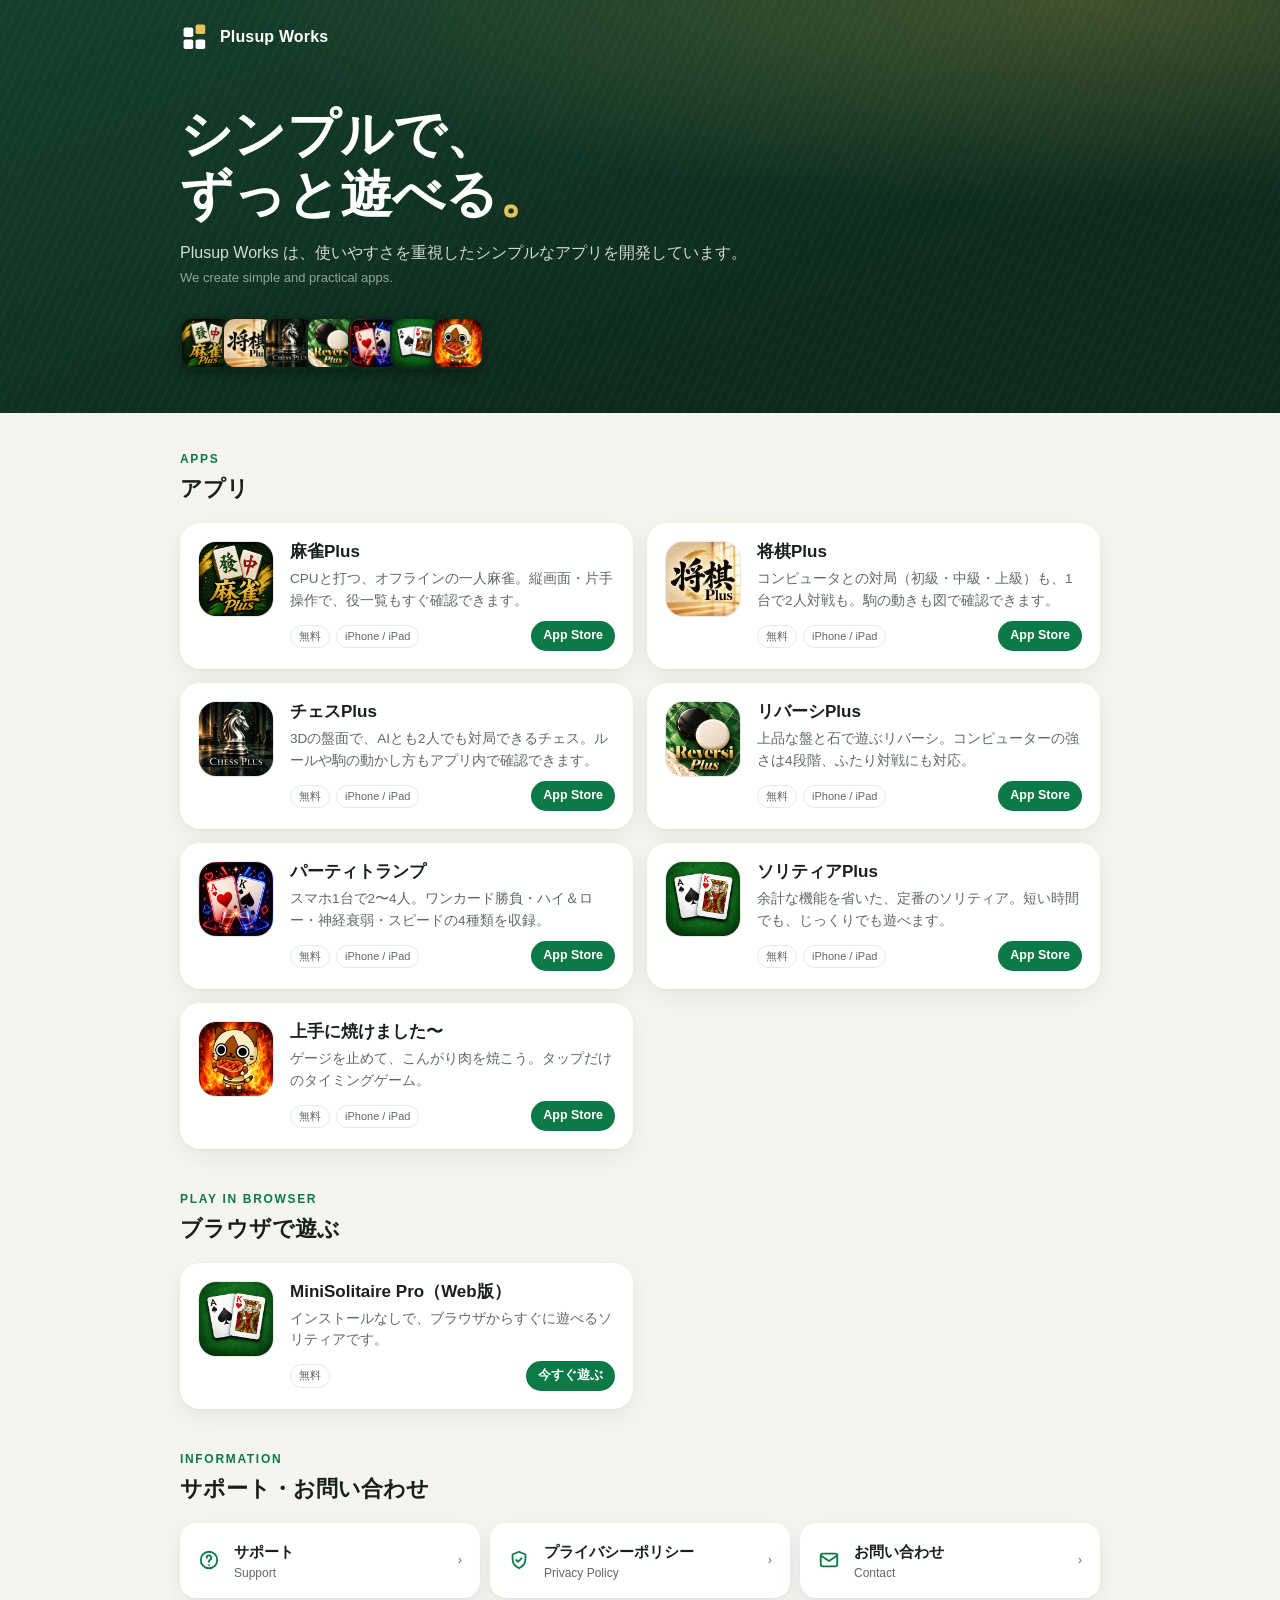
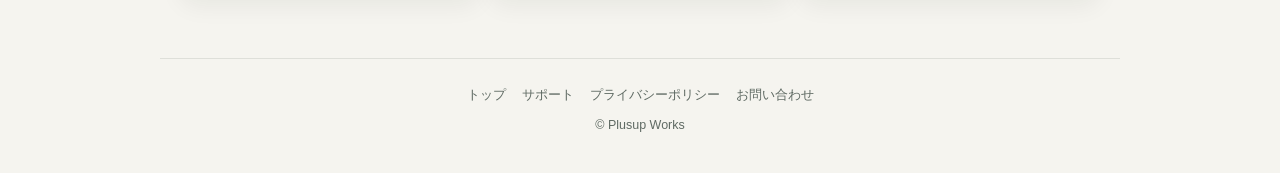
==== commit 7ff69e94: "Rename MiniSolitaire Pro to ソリティアPlus and list Speed in Party Trump Co-Authored-By: Claude Opus 5.5 " ====
--- a/index.html
+++ b/index.html
@@ -63,14 +63,14 @@
         <img src="/icons/6773309152.jpg" alt="パーティトランプ のアイコン" loading="lazy">
         <div class="body">
           <span class="name">パーティトランプ</span>
-          <span class="desc">スマホ1台で2〜4人。ワンカード勝負・神経衰弱・ハイ＆ローの3種類を収録。</span>
+          <span class="desc">スマホ1台で2〜4人。ワンカード勝負・ハイ＆ロー・神経衰弱・スピードの4種類を収録。</span>
           <span class="meta"><span class="tag">無料</span><span class="tag">iPhone / iPad</span><span class="cta">App Store</span></span>
         </div>
       </a>
       <a class="app" href="https://apps.apple.com/jp/app/id6760923991">
-        <img src="/icons/6760923991.jpg" alt="ミニソリティアプロ のアイコン" loading="lazy">
+        <img src="/icons/6760923991.jpg" alt="ソリティアPlus のアイコン" loading="lazy">
         <div class="body">
-          <span class="name">ミニソリティアプロ</span>
+          <span class="name">ソリティアPlus</span>
           <span class="desc">余計な機能を省いた、定番のソリティア。短い時間でも、じっくりでも遊べます。</span>
           <span class="meta"><span class="tag">無料</span><span class="tag">iPhone / iPad</span><span class="cta">App Store</span></span>
         </div>
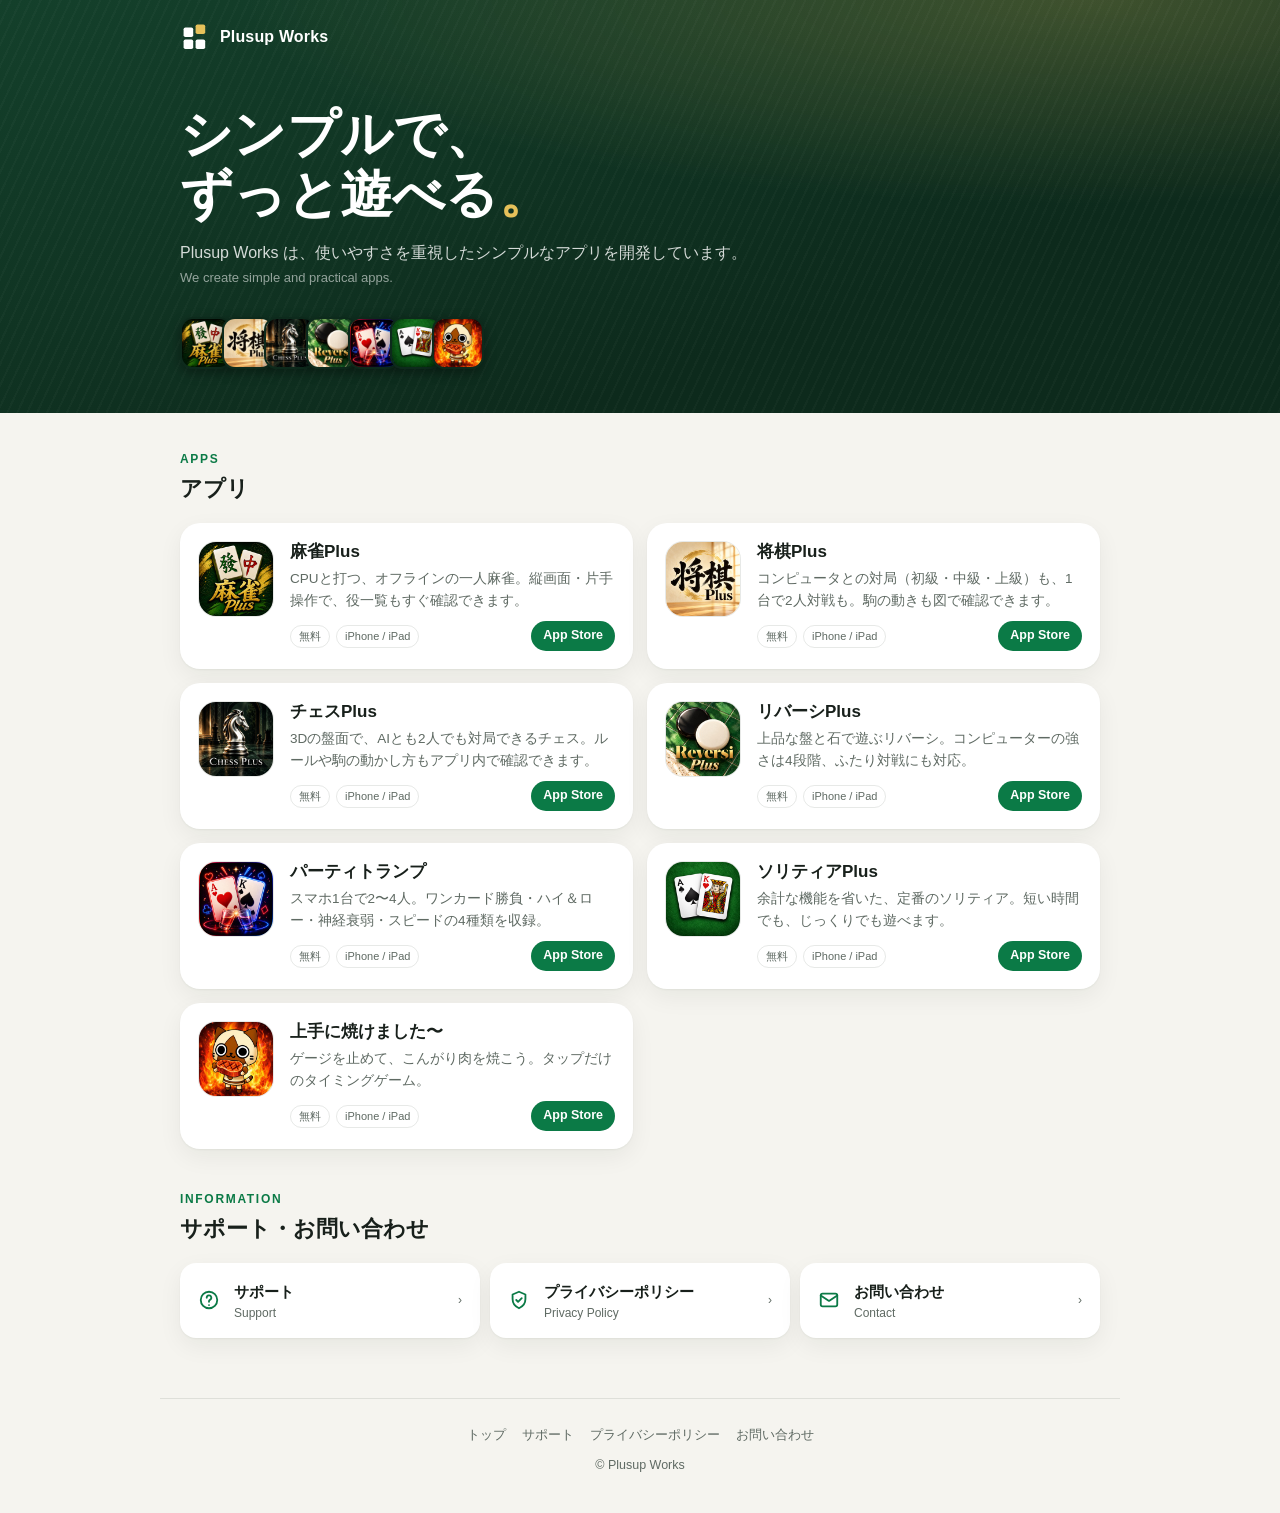
==== commit 5962f528: "Retire the web version: drop /play and redirect it to the App Store Co-Authored-By: Claude Opus 5.5 " ====
--- a/index.html
+++ b/index.html
@@ -86,21 +86,6 @@
     </div>
   </section>
 
-  <section id="play">
-    <p class="kicker">PLAY IN BROWSER</p>
-    <h2>ブラウザで遊ぶ</h2>
-    <div class="grid">
-      <a class="app" href="/play">
-        <img src="/icons/6760923991.jpg" alt="" loading="lazy">
-        <div class="body">
-          <span class="name">MiniSolitaire Pro（Web版）</span>
-          <span class="desc">インストールなしで、ブラウザからすぐに遊べるソリティアです。</span>
-          <span class="meta"><span class="tag">無料</span><span class="cta">今すぐ遊ぶ</span></span>
-        </div>
-      </a>
-    </div>
-  </section>
-
   <section id="info">
     <p class="kicker">INFORMATION</p>
     <h2>サポート・お問い合わせ</h2>
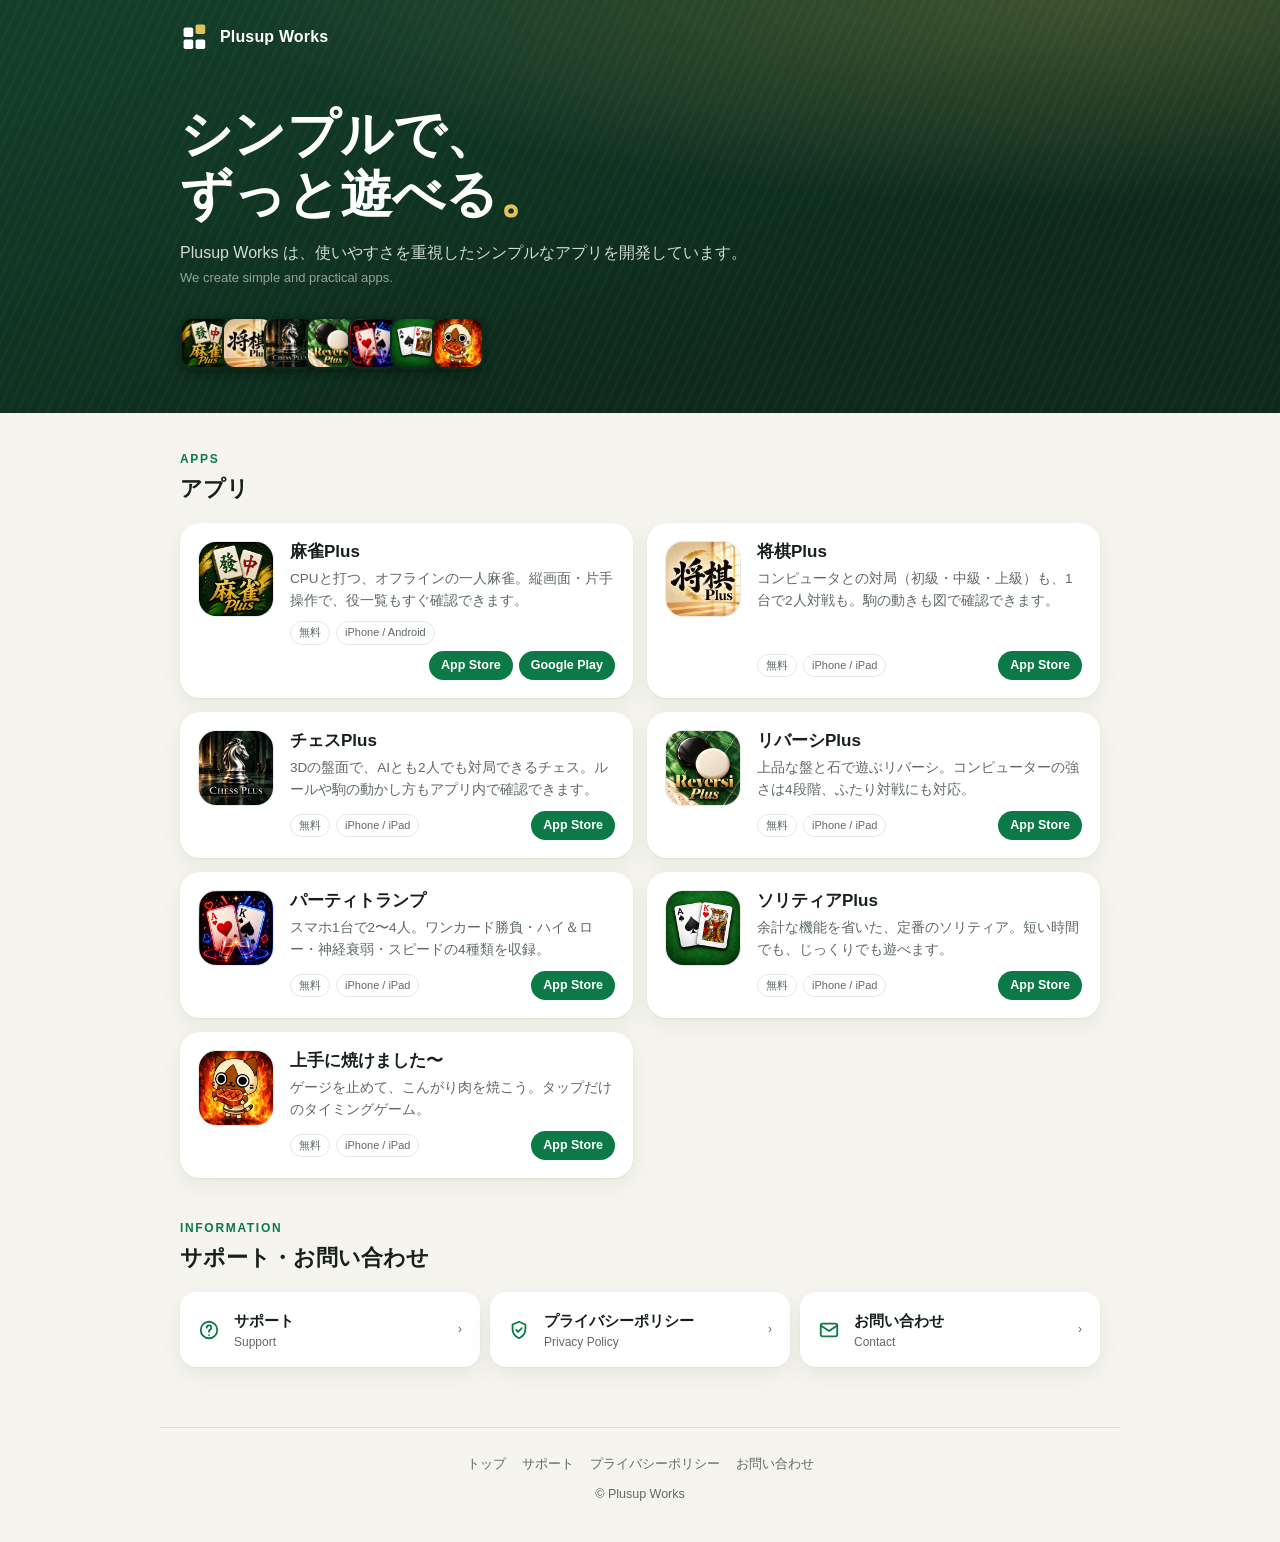
==== commit 1b42dfe8: "Add the Google Play link for 麻雀Plus Android Co-Authored-By: Claude Opus 5.5 <noreply@anthropic.com>" ====
--- a/index.html
+++ b/index.html
@@ -27,14 +27,14 @@
     <p class="kicker">APPS</p>
     <h2>アプリ</h2>
     <div class="grid">
-      <a class="app" href="https://apps.apple.com/jp/app/id6789914464">
+      <div class="app">
         <img src="/icons/6789914464.jpg" alt="麻雀Plus のアイコン" loading="lazy">
         <div class="body">
           <span class="name">麻雀Plus</span>
           <span class="desc">CPUと打つ、オフラインの一人麻雀。縦画面・片手操作で、役一覧もすぐ確認できます。</span>
-          <span class="meta"><span class="tag">無料</span><span class="tag">iPhone / iPad</span><span class="cta">App Store</span></span>
+          <span class="meta"><span class="tag">無料</span><span class="tag">iPhone / Android</span><span class="ctas"><a class="cta" href="https://apps.apple.com/jp/app/id6789914464">App Store</a><a class="cta" href="https://play.google.com/store/apps/details?id=com.kamachi.mahjongplus">Google Play</a></span></span>
         </div>
-      </a>
+      </div>
       <a class="app" href="https://apps.apple.com/jp/app/id6820033489">
         <img src="/icons/6820033489.jpg" alt="将棋Plus のアイコン" loading="lazy">
         <div class="body">
--- a/assets/site.css
+++ b/assets/site.css
@@ -62,6 +62,9 @@
 .tag { font-size: 11px; color: var(--sub); border: 1px solid var(--line); border-radius: 999px; padding: 1px 8px; }
 .cta { margin-left: auto; font-size: 12.5px; font-weight: 700; color: #fff; background: var(--accent);
        border-radius: 999px; padding: 4px 12px; white-space: nowrap; }
+a.cta { text-decoration: none; }
+.ctas { margin-left: auto; display: flex; gap: 6px; }
+.ctas .cta { margin-left: 0; }
 @media (prefers-color-scheme: dark) { .cta { color: #0e1210; } }
 
 /* ── 案内のタイル */
